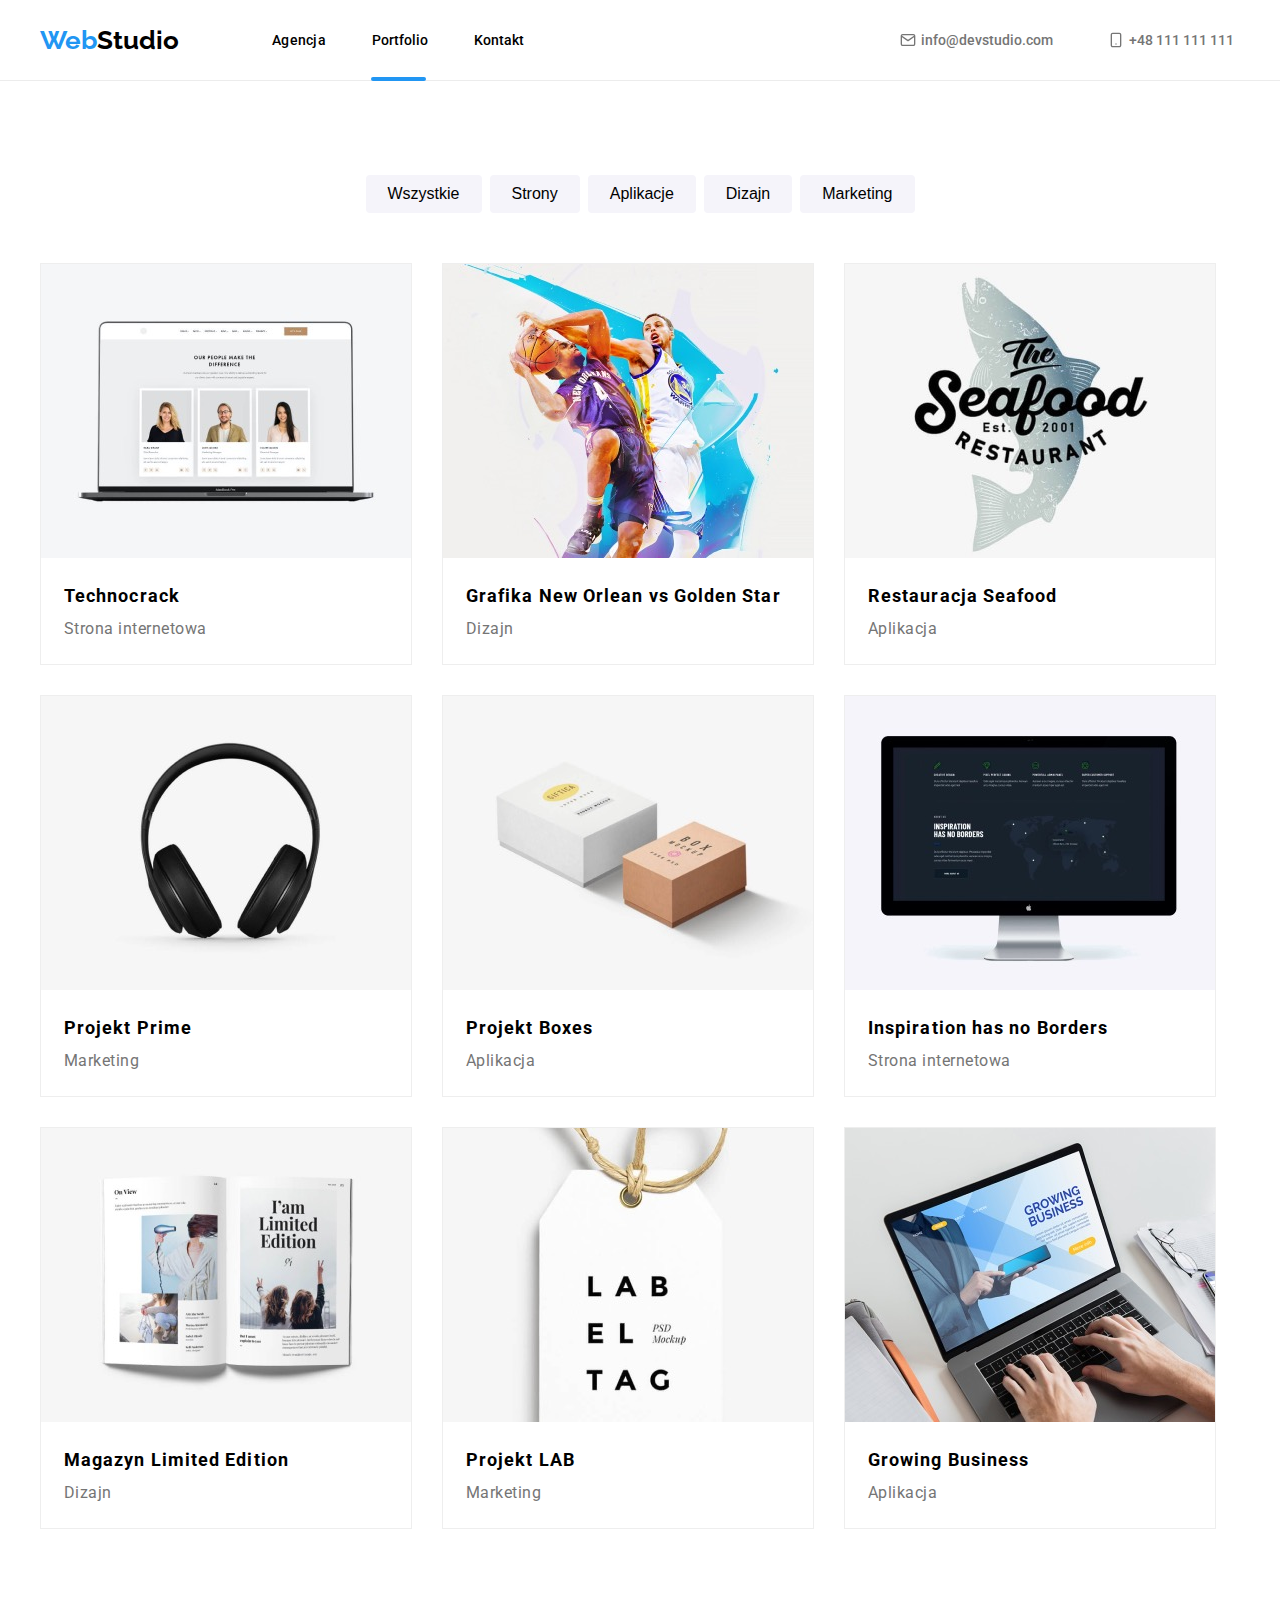
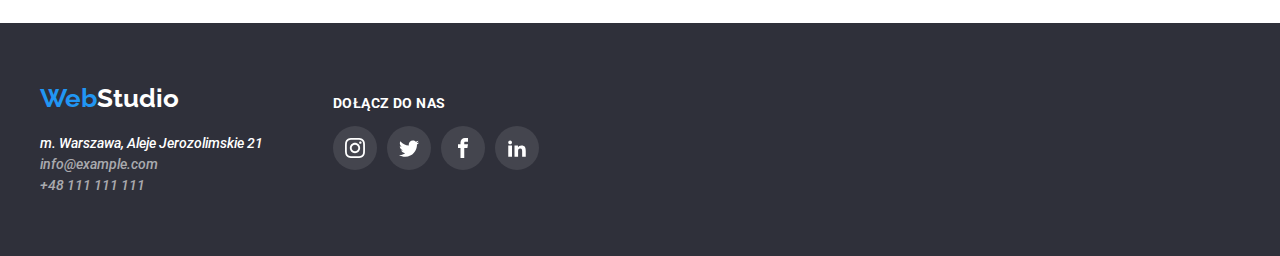
==== portfolio.html @ 6560851b "commit" ====
<!DOCTYPE html>
<html lang="en">
  <head>
    <meta charset="UTF-8" />
    <meta http-equiv="X-UA-Compatible" content="IE=edge" />
    <meta name="viewport" content="width=device-width, initial-scale=1.0" />
    <link rel="stylesheet" href="style/style.css" />
    <link rel="preconnect" href="https://fonts.googleapis.com" />
    <link rel="preconnect" href="https://fonts.gstatic.com" crossorigin />
    <link
      href="https://fonts.googleapis.com/css2?family=Raleway:wght@700&family=Roboto:wght@400;500;700;900&display=swap"
      rel="stylesheet"
    />
    <title>Portfolio</title>
  </head>
  <body>
    <header class="header_box">
      <div class="container">
        <div class="first_div">
          <a class="nav" href="./index.html"
            ><span class="first_color">Web</span>Studio</a
          >
          <nav class="navi_header">
            <ul class="list_header">
              <li class="item">
                <a class="agency" href="./index.html">Agencja</a>
              </li>
              <li class="item nav_hover_2">
                <a class="portfolio" href="./portfolio.html">Portfolio</a>
              </li>
              <li class="item">
                <a class="contact" href="./Kontakt">Kontakt</a>
              </li>
            </ul>
          </nav>
          <ul class="list">
            <li class="item">
              <a class="mail_head" href="mailto:info@devstudio.com"
                ><svg class="icon">
                  <use href="./images/icons.svg#icon-mail"></use>
                </svg>
                info@devstudio.com</a
              >
            </li>
            <li class="item">
              <a class="tel_head" href="tel:+48111111111"
                ><svg class="icon">
                  <use href="./images/icons.svg#icon-telephone"></use>
                </svg>
                +48 111 111 111</a
              >
            </li>
          </ul>
        </div>
      </div>
    </header>
    <main class="main_portfolio">
      <nav>
        <div class="container">
          <ul class="navi_buttons">
            <li class="secondary_button1">
              <button class="button" type="button">Wszystkie</button>
            </li>
            <li class="secondary_button2">
              <button class="button" type="button">Strony</button>
            </li>
            <li class="secondary_button3">
              <button class="button" type="button">Aplikacje</button>
            </li>
            <li class="secondary_button4">
              <button class="button" type="button">Dizajn</button>
            </li>
            <li class="secondary_button5">
              <button class="button" type="button">Marketing</button>
            </li>
          </ul>
        </div>
      </nav>
      <div class="container">
        <ul class="navi_img">
          <li >
            <figure class="portfolio_box">
              <div class="blue_bg_parent">
                <div class="blue_bg">
                  <p>Technocrack jest popularną platformą wykorzystywaną do rozpowszechniania koronawirusa. Firmy wykorzystują tę platformę do celów szpiegowskich i ataków na niezabezpieczone serwery konkurencji</p>
                </div>
                <img src="./images/image10.jpg" alt="laptop" /> 
              </div>
              <figcaption class="caption">
                <p class="designation">Technocrack</p>
                <p class="section">Strona internetowa</p>
              </figcaption>
            </figure>
          </li>
          <li>
            <figure class="portfolio_box">
              <div class="blue_bg_parent">
                <div class="blue_bg">
                  <p>Technocrack jest popularną platformą wykorzystywaną do rozpowszechniania koronawirusa. Firmy wykorzystują tę platformę do celów szpiegowskich i ataków na niezabezpieczone serwery konkurencji</p>
                </div>
              <img src="./images/image11.jpg" alt="basketball match" />
              
              </div>
              <figcaption class="caption">
                <p class="designation">Grafika New Orlean vs Golden Star</p>
                <p class="section">Dizajn</p>
              </figcaption>
            </figure>
          </li>
          <li>
            <figure class="portfolio_box">
              <div class="blue_bg_parent">
                <div class="blue_bg">
                  <p>Technocrack jest popularną platformą wykorzystywaną do rozpowszechniania koronawirusa. Firmy wykorzystują tę platformę do celów szpiegowskich i ataków na niezabezpieczone serwery konkurencji</p>
                </div>
                <img src="./images/image12.jpg" alt="logo restaurant" />
              
              </div>
              <figcaption class="caption">
                <p class="designation">Restauracja Seafood</p>
                <p class="section">Aplikacja</p>
              </figcaption>
            </figure>
          </li>
          <li>
            <figure class="portfolio_box">
              <div class="blue_bg_parent">
                <div class="blue_bg">
                  <p>Technocrack jest popularną platformą wykorzystywaną do rozpowszechniania koronawirusa. Firmy wykorzystują tę platformę do celów szpiegowskich i ataków na niezabezpieczone serwery konkurencji</p>
                </div>
                <img src="./images/image13.jpg" alt="headphones" />
              
              </div>
              <figcaption class="caption">
                <p class="designation">Projekt Prime</p>
                <p class="section">Marketing</p>
              </figcaption>
            </figure>
          </li>
          <li>
            <figure class="portfolio_box">
              <div class="blue_bg_parent">
                <div class="blue_bg">
                  <p>Technocrack jest popularną platformą wykorzystywaną do rozpowszechniania koronawirusa. Firmy wykorzystują tę platformę do celów szpiegowskich i ataków na niezabezpieczone serwery konkurencji</p>
                </div>
                <img src="./images/image14.jpg" alt="boxes" />
             
              </div>
              <figcaption class="caption">
                <p class="designation">Projekt Boxes</p>
                <p class="section">Aplikacja</p>
              </figcaption>
            </figure>
          </li>
          <li>
            <figure class="portfolio_box">
              <div class="blue_bg_parent">
                <div class="blue_bg">
                  <p>Technocrack jest popularną platformą wykorzystywaną do rozpowszechniania koronawirusa. Firmy wykorzystują tę platformę do celów szpiegowskich i ataków na niezabezpieczone serwery konkurencji</p>
                </div>
                <img src="./images/image15.jpg" alt="screen" />
              
              </div>
              <figcaption class="caption">
                <p class="designation">Inspiration has no Borders</p>
                <p class="section">Strona internetowa</p>
              </figcaption>
            </figure>
          </li>
          <li>
            <figure class="portfolio_box">
              <div class="blue_bg_parent">
                <div class="blue_bg">
                  <p>Technocrack jest popularną platformą wykorzystywaną do rozpowszechniania koronawirusa. Firmy wykorzystują tę platformę do celów szpiegowskich i ataków na niezabezpieczone serwery konkurencji</p>
                </div>
               <img src="./images/image16.jpg" alt="book" />
             
              </div>
              <figcaption class="caption">
                <p class="designation">Magazyn Limited Edition</p>
                <p class="section">Dizajn</p>
              </figcaption>
            </figure>
          </li>
          <li>
            <figure class="portfolio_box">
              <div class="blue_bg_parent">
                <div class="blue_bg">
                  <p>Technocrack jest popularną platformą wykorzystywaną do rozpowszechniania koronawirusa. Firmy wykorzystują tę platformę do celów szpiegowskich i ataków na niezabezpieczone serwery konkurencji</p>
                </div>
                <img src="./images/image17.jpg" alt="labeltag" />
              
              </div>
              <figcaption class="caption">
                <p class="designation">Projekt LAB</p>
                <p class="section">Marketing</p>
              </figcaption>
            </figure>
          </li>
          <li>
            <figure class="portfolio_box">
              <div class="blue_bg_parent">
                <div class="blue_bg">
                  <p>Technocrack jest popularną platformą wykorzystywaną do rozpowszechniania koronawirusa. Firmy wykorzystują tę platformę do celów szpiegowskich i ataków na niezabezpieczone serwery konkurencji</p>
                </div>
                <img src="./images/image18.jpg" alt="writter" />
              
              </div>
              <figcaption class="caption">
                <p class="designation">Growing Business</p>
                <p class="section">Aplikacja</p>
              </figcaption>
            </figure>
          </li>
        </ul>
      </div>
    </main>
    <footer class="footer">
      <div class="container">
        <div class="wrap">
        <div class="footer_container">
        <a class="second_logo" href="/"
          ><span class="first_color">Web</span>Studio</a
        >
        <address class="adress_footer">
          <p>m. Warszawa, Aleje Jerozolimskie 21</p>
          <a class="mail" href="mailto:info@example.com">info@example.com</a>
          <br />
          <a class="tel_head" href="tel:+48111111111"> +48 111 111 111</a>
        </div>
        <div class="second_footer_cont">
          <h4 class="h4">DOŁĄCZ DO NAS</h4>
          <ul  class="icon_footer">
            <li>
              <div class="circle_icon color_icon">
              <svg>
                <use href="./images/icons.svg#icon-instagram">
                </use>
              </svg>
            </div>
            </li>
            <li>
              <div class="circle_icon color_icon">
              <svg>
                <use href="./images/icons.svg#icon-twitter">
                  
                </use>
              </svg>
              </div>
            </li>
            <li>
              <div class="circle_icon color_icon">
              <svg>
                <use href="./images/icons.svg#icon-facebook">
                  
                </use>
              </svg>
              </div>
            </li>
            <li>
              <div class="circle_icon color_icon">
              <svg>
                <use href="./images/icons.svg#icon-linkedin">
                  
                </use>
              </svg>
              </div>
            </li>
          </ul>
          

          
        </div>
        </address>
        </div>
      </div>
    </footer>
  </body>
</html>
---- style/style.css ----
* {
  box-sizing: border-box;
  margin: 0;
  padding: 0;
}

body {
  padding: 0;
  margin: 0;
  font-family: "Roboto";
  font-weight: 500;
  font-size: 14px;
  box-sizing: border-box;
}

:root {
  --brand-color: #2196f3;
  --background: #2f303a;
  --background2: #f5f4fa;
  --change-hover: #2196f3;
  --background_buttons: #f5f4fa;
  --inative: #afb1b8;
  --change-hover-visibility: rgb(33, 150, 243, 0.9);
}
/*  start hover/focus section */
.first_div a:hover,
a:hover svg,
.footer a:hover,
.first_div a:focus,
.footer a:focus {
  color: var(--change-hover);
  fill: var(--change-hover);
  cursor: pointer;
  transition-duration: 250ms;
  transition-timing-function: cubic-bezier(0.4, 0, 0.2, 1);
}
.icon_group:hover {
  color: var(--change-hover);
  fill: var(--change-hover);
  border: 1px solid var(--change-hover);
  cursor: pointer;
  transition-duration: 250ms;
  transition-timing-function: cubic-bezier(0.4, 0, 0.2, 1);
}
.circle_icon:hover {
  background-color: var(--change-hover);
  border-radius: 50%;
  cursor: pointer;
  transition-duration: 250ms;
  transition-timing-function: cubic-bezier(0.4, 0, 0.2, 1);
}
.icon_figcaption svg:hover {
  fill: white;
  transition-duration: 250ms;
  transition-timing-function: cubic-bezier(0.4, 0, 0.2, 1);
}

.container {
  width: 1200px;
  margin: 0 auto;
  position: relative;
}

.button:hover,
.button:focus {
  background-color: var(--change-hover);
  color: white;
  cursor: pointer;
  transition-duration: 250ms;
  transition-timing-function: cubic-bezier(0.4, 0, 0.2, 1);
}

.navi_img li:hover {
  box-shadow: 1px 4px 6px 0px #00000029, 0px 4px 4px 0px #0000000f,
    0px 1px 1px 0px #0000001f;
  cursor: pointer;
  transition-duration: 250ms;
  transition-timing-function: cubic-bezier(0.4, 0, 0.2, 1);
}

/* end hover/focus section */
.list,
.lorem_list,
.list_img,
.list_header,
.list_crew,
.navi_buttons,
.navi_img li,
a {
  list-style: none;
  text-decoration: none;
  color: black;
}
.secondary_header {
  top: 80px;
}
.section_main {
  background: linear-gradient(to right, #2f303a66 100%, #2f303a66 100%),
    url(../images/meeting.jpg);
}
/* fill: solid #2f303a66; */

.nav {
  text-decoration: none;
  font-size: 26px;
  font-weight: 700;
  font-family: "raleway";
}
.agency {
  font-size: 14px;
  letter-spacing: 0.02em;
}

.portfolio {
  text-decoration: none;
}

.contact {
  text-decoration: none;
  margin-right: 371px;
}

.mail_head {
  color: #757575;
  letter-spacing: 2%;
  margin-right: 50px;

  display: flex;
}

.tel_head {
  color: #757575;
  letter-spacing: 2%;
  display: flex;
}

.head_heading {
  color: white;
  font-weight: 900;
  font-size: 44px;
  letter-spacing: 6px;
}

.order {
  color: white;
  font-family: "Roboto";
  font-weight: 700;
  font-size: 16px;
  letter-spacing: 6px;
  line-height: 30px;
  letter-spacing: 0.06em;
  text-align: center;
}

.first_color {
  color: var(--brand-color);
}

.background_crew {
  background-color: var(--background2);
}

.crew_img {
  background-color: white;
  border-radius: 4px;
  box-shadow: 0px 2px 1px 0px rgba(0, 0, 0, 0.2),
    0px 1px 1px 0px rgba(0, 0, 0, 0.14), 0px 1px 3px 0px rgba(0, 0, 0, 0.12);
  width: 270px;
  /* height: 368px; */
  margin-bottom: 94px;
}

.crew_img figcaption {
  margin-top: 30px;
  margin-bottom: 30px;
}

.h2 {
  font-family: "Roboto";
  font-size: 36px;
  font-weight: 700;
  line-height: 42px;
  letter-spacing: 0.03em;
  justify-content: center;
  text-align: center;
  padding: 94px 0 50px 0;
}

/* FOOTER LINE */
.footer {
  background-color: var(--background);
  padding: 60px 0;
  display: flex;
  justify-content: center;
}

.second_logo {
  color: white;
  text-decoration: none;
  font-size: 26px;
  font-weight: 700;
  font-family: "raleway";
}

.adress_footer > p {
  color: white;
}

.adress_footer > a {
  color: #ffffff99;
}

.adress_footer {
  margin-top: 20px;

  line-height: 1.5;
}

/* END FOOTER LINE */

.navi_buttons {
  display: flex;
  justify-content: center;
}

.button {
  font-size: 16px;
  background-color: var(--background_buttons);
  border-radius: 4px;
  border-style: none;
  font-weight: 500;
  height: 38px;
  text-align: center;
  padding: 6px 22px;
  margin-top: 94px;
  margin-bottom: 50px;
}
.navi_buttons li:nth-child(-2n + 4) {
  margin: 0 8px;
}
.first_button {
  box-shadow: 0px 4px 4px 0px rgba(0, 0, 0, 0.15);
  background: var(--brand-color);
  cursor: pointer;
  border-radius: 4px;
  border-style: none;
  margin-top: 30px;
  width: 200px;
  height: 50px;
}

.lorem_list h4 {
  font: size 14px;
  font-weight: 700;
  line-height: 16.41px;
  letter-spacing: 3%;
  margin-bottom: 10px;
}

.lorem_list p {
  font-weight: 400;
  line-height: 24px;
  letter-spacing: 3%;
  text-align: left;
  color: #757575;
}

.lorem_list div {
  margin: 94px 15px;
}
.name {
  font-family: "Roboto";
  font-size: 16px;
  font-weight: 500;
  line-height: 19px;
  letter-spacing: 0.03em;
  text-align: center;
  margin-bottom: 10px;
}

.workplace {
  font-family: "Roboto";
  font-size: 16px;
  font-weight: 400;
  line-height: 19px;
  letter-spacing: 0.03em;
  text-align: center;
  color: #757575;
}

.designation {
  font-family: "Roboto";
  font-size: 18px;
  font-weight: 700;
  line-height: 36px;
  letter-spacing: 0.06em;
  text-align: left;
  font-style: normal;
}

.section {
  font-family: "Roboto";
  font-size: 16px;
  font-weight: 400;
  line-height: 30px;
  letter-spacing: 0.03em;
  text-align: left;
  color: #757575;
  font-style: normal;
}

.portfolio_box {
  width: 372px;
  border: 1px solid #eeeeee;
  position: relative;
}

.caption {
  padding: 20px 23px;
}

/* pozycjonowanie box-nawigacyjny  --> */

.list,
.list_header {
  display: flex;
  list-style: none;
}

/* To jest dobrze */
li .portfolio {
  margin: 0 46px;
}

.first_div {
  display: flex;
  align-items: center;
}

.header_box {
  border-bottom: 1px solid #ececec;
}
.navi_header {
  margin-left: 93px;
}

.list,
/* .list_header */
 .agency,
.portfolio,
.contact {
  text-decoration: none;
  color: black;
  background-color: #fff;
}

.list_header {
  padding: 0;
  margin: 0;
}

.list {
  justify-content: flex-end;
  display: flex;
  padding: 0;
}

header .first_div {
  height: 80px;
}

.secondary_header {
  display: block;
  text-align: center;
  justify-content: center;
  padding-top: 200px;
  padding-bottom: 200px;
}

.head_heading {
  width: 696px;
  margin: 0 auto;
}

.lorem_box {
  max-width: 270px;
  padding: 0, 15px;
}

.lorem_list {
  display: flex;
  justify-content: center;
}

.list_img {
  display: flex;
  justify-content: center;
  padding: 0;
  margin: 0;
}

.list_img li {
  width: 370px;
  height: 294px;
  justify-content: center;
  margin: 0 15px;
  margin-bottom: 94px;
}

.list_crew {
  display: flex;
  justify-content: center;
}

.box {
  margin: 0 15px;
}

.navi_img {
  display: flex;
  gap: 30px;
  flex-wrap: wrap;
  margin-bottom: 94px;
}

.icon {
  width: 26px;
  height: 16px;
  fill: #757575;
  margin: 0%;
}

.telephone_icon {
  display: inline-flex;
  /* border: 1px solid rgb(41, 29, 135); */
  justify-content: center;
  align-items: center;
  padding-right: 10px;
}

.item {
  display: flex;
  justify-content: center;
  align-items: center;
}

/* .our_clients {
  border: solid 1px red;
} */

.icon_list {
  list-style: none;
  display: flex;
  /* border: 1px solid rebeccapurple; */
  justify-content: center;
}
.icon_group {
  /* position: relative; */
  width: 170px;
  height: 92px;
  border: 1px solid var(--inative);
  border-radius: 4px;
  padding: 16px 32px;
  fill: var(--inative);
}
.color_icon use {
  fill: white;
}

.color_icon {
  fill: white;
}
.icon_list li {
  margin: 0 15px 94px 15px;
}

.icon_figcaption svg {
  width: 44px;
  height: 44px;
  padding: 12px;
  fill: var(--inative);
  /* border: 1px solid red; */
}

.icon_figcaption {
  /* border: 1px solid blue; */
  display: flex;
  justify-content: center;
  list-style: none;
}

.icon_figcaption li {
  margin: 16px 5px 30px 5px;
}

.circle_icon {
  width: 44px;
  height: 44px;
  background-color: #ffffff1a;
  border-radius: 50%;
  margin-right: 10px;
}

.icon_footer svg {
  width: 44px;
  height: 44px;
  padding: 12px;
  /* fill: var(--inative); */
}

.icon_footer {
  display: flex;
  list-style: none;
  margin-top: 15px;
}

.second_footer_cont {
  margin-left: 70px;
}

.wrap {
  display: flex;
}

.h4 {
  font-size: 14px;
  font-weight: 700;
  line-height: 16px;
  letter-spacing: 0.03em;
  text-align: left;
  color: #ffffff;
  margin-top: 12px;
}

.lorem_icon {
  width: 270px;
  height: 120px;
  /* border: 1px solid red; */
  padding: 25px 100px;
  border-radius: 4px;
  background: #f5f4fa;
  margin-bottom: 30px;
}

.nav_hover::after {
  content: "";
  width: 54px;
  height: 4px;
  border-radius: 2px;
  background: var(--change-hover);
  position: absolute;
  top: 77px;
  left: 231px;
}

.nav_hover_2::after {
  content: "";
  width: 55px;
  height: 4px;
  border-radius: 2px;
  background: var(--change-hover);
  position: absolute;
  top: 77px;
  left: 331px;
}

.bg {
  position: absolute;
  top: 224px;
  width: 370px;
  padding: 27px 0;
  text-align: center;
  font-weight: 700;
  letter-spacing: 0.03em;
  color: white;
  background: rgba(47, 48, 58, 0.8);
}

.bg2 {
  position: absolute;
  top: 224px;
  width: 370px;
  text-align: center;
  padding: 27px 0;
  font-weight: 700;
  letter-spacing: 0.03em;
  color: white;
  background: rgba(47, 48, 58, 0.8);
}

.bg3 {
  position: absolute;
  top: 224px;
  width: 370px;
  padding: 27px 0;
  text-align: center;
  font-weight: 700;
  letter-spacing: 0.03em;
  color: white;
  background: rgba(47, 48, 58, 0.8);
}

.img_style {
  position: relative;
}

/* NIEBIESKA NAKŁADKA Z TEKSTEM W PORTFOLIO  */

.blue_bg_parent {
  position: relative;
  overflow: hidden;
  height: 294px;
}

.blue_bg {
  position: absolute;
  width: 372px;
  height: 294px;
  background: var(--change-hover-visibility);
  transform: translateY(101%);
  transition: transform 500ms ease;
}

.blue_bg_parent:hover .blue_bg {
  transform: translateY(0);
}
.blue_bg p {
  padding: 40px;
  font-family: Roboto;
  font-size: 18px;
  font-weight: 400;
  line-height: 28px;
  letter-spacing: 0.03em;
  text-align: left;
  color: white;
}

/* OKNO MODALNE */

.backdrop {
  position: fixed;
  top: 0;
  left: 0;
  width: 100%;
  height: 100%;
  background-color: rgb(0, 0, 0, 0.9);
}

.modal_window {
  width: 528px;
  height: 581px;
  background: white;
  position: absolute;
  top: 50%;
  left: 50%;
  transform: translate(-50%, -50%);
  border: solid 1px grey;
  border-radius: 4px;
  padding: 40px;
}
.is-hidden {
  opacity: 0;
  visibility: hidden;
  pointer-events: none;
}

.modal_button {
  position: absolute;
  top: 8px;
  right: 8px;
  height: 30px;
  width: 30px;
  border: grey solid 1px;
  border-radius: 50%;
  padding: 6px;
  cursor: pointer;
  background: white;
}

.icon-x {
  position: relative;
  width: 16px;
  height: 16px;
}

.modal-input {
  padding-top: 12px;
}

.h3 {
  font-family: Roboto;
  font-size: 20px;
  font-weight: 700;
  line-height: 23px;
  letter-spacing: 0.03em;
  text-align: center;
}

.input-name {
  margin-bottom: 10px;
  margin-top: 4px;
  border-radius: 4px;
  border: 1px solid #21212133;
  position: relative;
  width: 448px;
  height: 40px;
  font-size: large;
}

.input-comment {
  margin-top: 4px;
}

.modal-input p {
  font-family: Roboto;
  font-size: 12px;
  font-weight: 400;
  line-height: 14px;
  letter-spacing: 0.01em;
  text-align: left;
  color: #757575;
}

.input-comment {
  border-radius: 4px;
  border: 1px solid #21212133;
  width: 448px;
  height: 120px;
}

.checkbox-modal {
  display: flex;
  margin-top: 20px;
  margin-bottom: 30px;
  justify-content: center;
}

.checkbox-modal input {
  margin-right: 7px;
}

.submit {
  width: 200px;
  height: 50px;
  margin: 0 124px;
  background-color: var(--brand-color);
  color: white;
  box-shadow: 0px 4px 4px rgba(0, 0, 0, 0.15);
  border-radius: 4px;
  border: none;
  font-family: Roboto;
  font-size: 16px;
  font-weight: 700;
  line-height: 30px;
  letter-spacing: 0.06em;
  text-align: center;
}

.submit:hover {
  cursor: pointer;
}

.commentary {
  margin-top: 7px;
}

.input-name:not(:placeholder-shown):valid {
  border-color: green;
}

.input-name:not(:placeholder-shown):invalid {
  border-color: red;
}
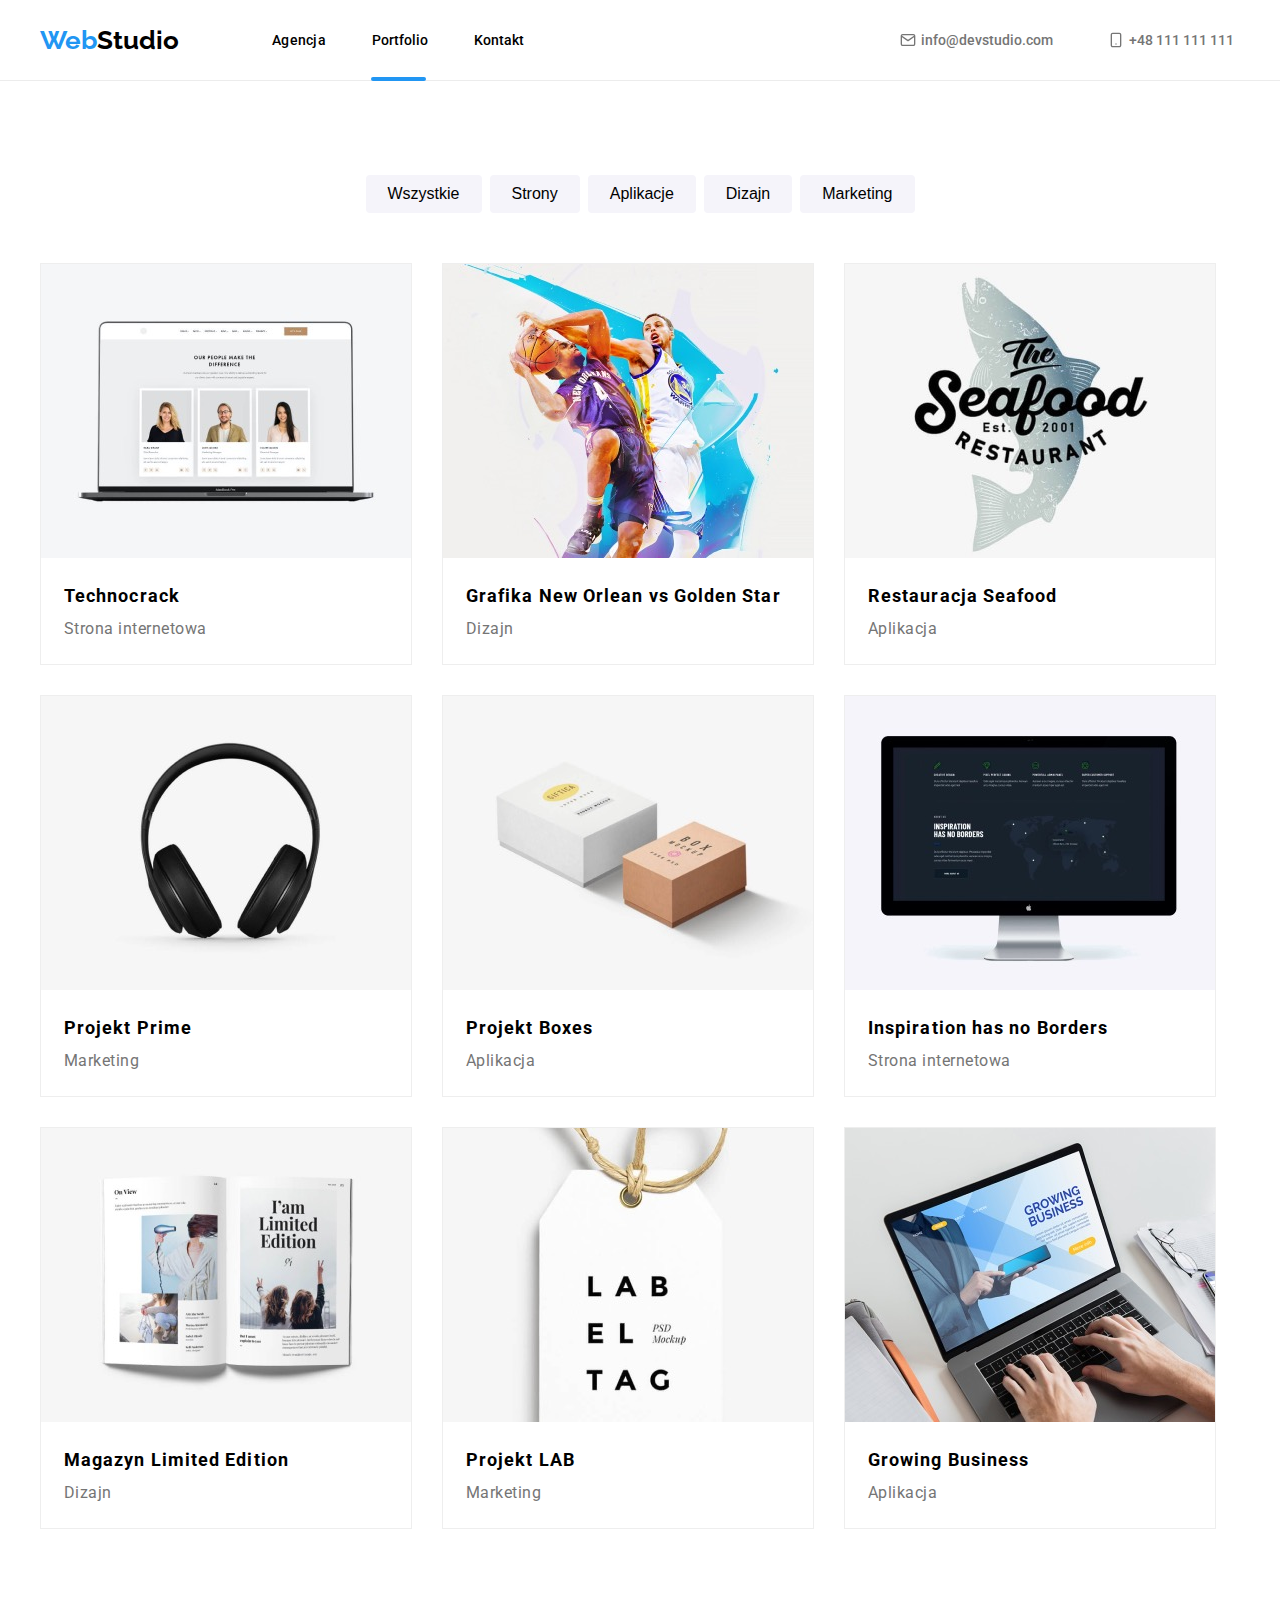
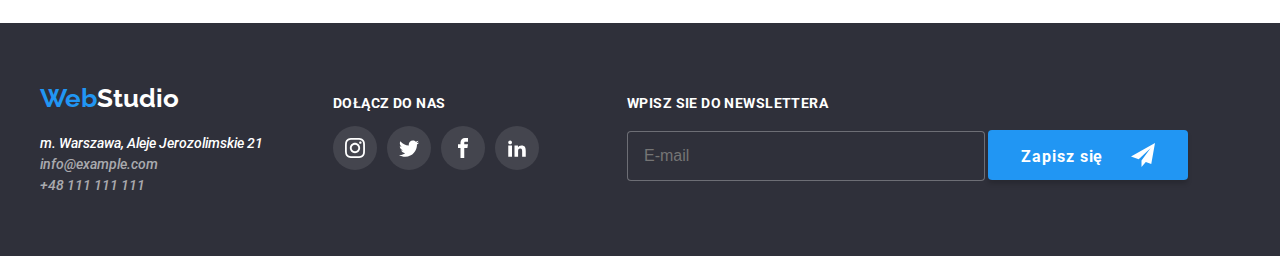
==== commit 9a67f7df: "commit" ====
--- a/portfolio.html
+++ b/portfolio.html
@@ -272,6 +272,32 @@
           
         </div>
         </address>
+        <div class="newsletter">
+          <h4>WPISZ SIE DO NEWSLETTERA</h4>
+          <ul class="newsletter-list">
+            <li>
+              <label class="newsletter-label">
+                <input
+                  class="newsletter-email"
+                  type="email"
+                  name="mail"
+                  placeholder="E-mail"
+                />
+              </label>
+              <li>
+                <button type="submit" class="newsletter-button">
+              
+                  <svg class="newsletter-button-icon">
+                    <use
+                      class="icon-send"
+                      href="./images/icons.svg#icon-send"
+                    ></use>
+                  </svg>
+                </button>
+              </li>
+            </li>
+          </ul>
+        </div>
         </div>
       </div>
     </footer>
--- a/style/style.css
+++ b/style/style.css
@@ -124,7 +124,6 @@
   color: #757575;
   letter-spacing: 2%;
   margin-right: 50px;
-
   display: flex;
 }
 
@@ -516,6 +515,7 @@
 
 .second_footer_cont {
   margin-left: 70px;
+  /* border: 1px red solid; */
 }
 
 .wrap {
@@ -705,10 +705,13 @@
   width: 448px;
   height: 40px;
   font-size: large;
+  padding-left: 42px;
 }
 
 .input-comment {
   margin-top: 4px;
+  padding: 12px 16px;
+  outline: none;
 }
 
 .modal-input p {
@@ -721,6 +724,10 @@
   color: #757575;
 }
 
+.modal-input label {
+  position: relative;
+}
+
 .input-comment {
   border-radius: 4px;
   border: 1px solid #21212133;
@@ -734,10 +741,30 @@
   margin-bottom: 30px;
   justify-content: center;
 }
-
+.checkbox-modal input:focus {
+  outline: none;
+}
+.checkbox-modal:before {
+  content: "";
+  height: 20px;
+  width: 20px;
+  border: 1px var(--inative) solid;
+  position: absolute;
+  left: 45px;
+  display: block;
+}
 .checkbox-modal input {
   margin-right: 7px;
-}
+  /* appearance: none; */
+}
+.checkbox-label:checked + .checkbox-modal:before {
+  background-color: black;
+}
+
+/* .checkbox-modal p:before {
+  content: url("images/icons.svg/#icon-check");
+  position: absolute;
+} */
 
 .submit {
   width: 200px;
@@ -765,9 +792,135 @@
 }
 
 .input-name:not(:placeholder-shown):valid {
-  border-color: green;
+  border-color: #21212133;
 }
 
 .input-name:not(:placeholder-shown):invalid {
   border-color: red;
 }
+.input-name:focus {
+  border: var(--brand-color) 1px solid;
+  padding-left: 20px;
+  outline: none;
+  padding-left: 42px;
+}
+.input-name:focus {
+  border: var(--brand-color) 1px solid;
+  padding-left: 20px;
+  outline: none;
+  padding-left: 42px;
+}
+
+.svg_person {
+  position: absolute;
+  top: 101px;
+  left: 50px;
+  height: 20px;
+  width: 20px;
+}
+
+.label {
+  position: relative;
+}
+
+.svg_tel {
+  position: absolute;
+  left: 55px;
+  top: 175px;
+  height: 13px;
+  width: 13px;
+}
+
+.svg_mail {
+  position: absolute;
+  left: 55px;
+  top: 243px;
+  height: 13px;
+  width: 13px;
+}
+
+/* .footer_container {
+  /* border: 1px red solid; 
+} */
+
+.newsletter-list li {
+  display: inline;
+  position: relative;
+  top: 30px;
+}
+
+.newsletter-button {
+  height: 50px;
+  width: 200px;
+  background-color: var(--brand-color);
+  border-style: none;
+  border-radius: 4px;
+  box-shadow: 0px 4px 4px 0px #00000026;
+  margin-top: 1px;
+}
+
+.newsletter-email {
+  height: 50px;
+  width: 358px;
+  background-color: var(--background);
+  border: 1px solid rgba(255, 255, 255, 0.3);
+  padding-left: 16px;
+  border-radius: 4px;
+  font-size: medium;
+  position: relative;
+  top: -1px;
+  outline: none;
+  color: var(--inative);
+}
+
+.newsletter {
+  margin-left: 78px;
+  margin-right: 12px;
+}
+.newsletter-button:before {
+  content: "Zapisz się";
+  height: 30px;
+  display: inline-block;
+  position: relative;
+  font-size: 16px;
+  font-family: Roboto;
+  font-weight: 700;
+  line-height: 30px;
+  letter-spacing: 0.06em;
+  text-align: center;
+  color: white;
+}
+.newsletter-button-icon {
+  height: 24px;
+  width: 24px;
+  top: 5px;
+  position: relative;
+  margin-left: 24px;
+}
+
+.newsletter-list {
+  display: inline-block;
+}
+
+.newsletter h4 {
+  font-family: Roboto;
+  font-size: 14px;
+  font-weight: 700;
+  line-height: 16px;
+  letter-spacing: 0.03em;
+  text-align: left;
+  color: white;
+  position: relative;
+  top: 12px;
+}
+
+.input-comment:focus {
+  border: var(--brand-color) 1px solid;
+  /* padding-left: 20px; */
+  /* outline: none; */
+  /* padding-left: 42px; */
+}
+
+input-name:hover .icon_svgg {
+  color: white;
+}
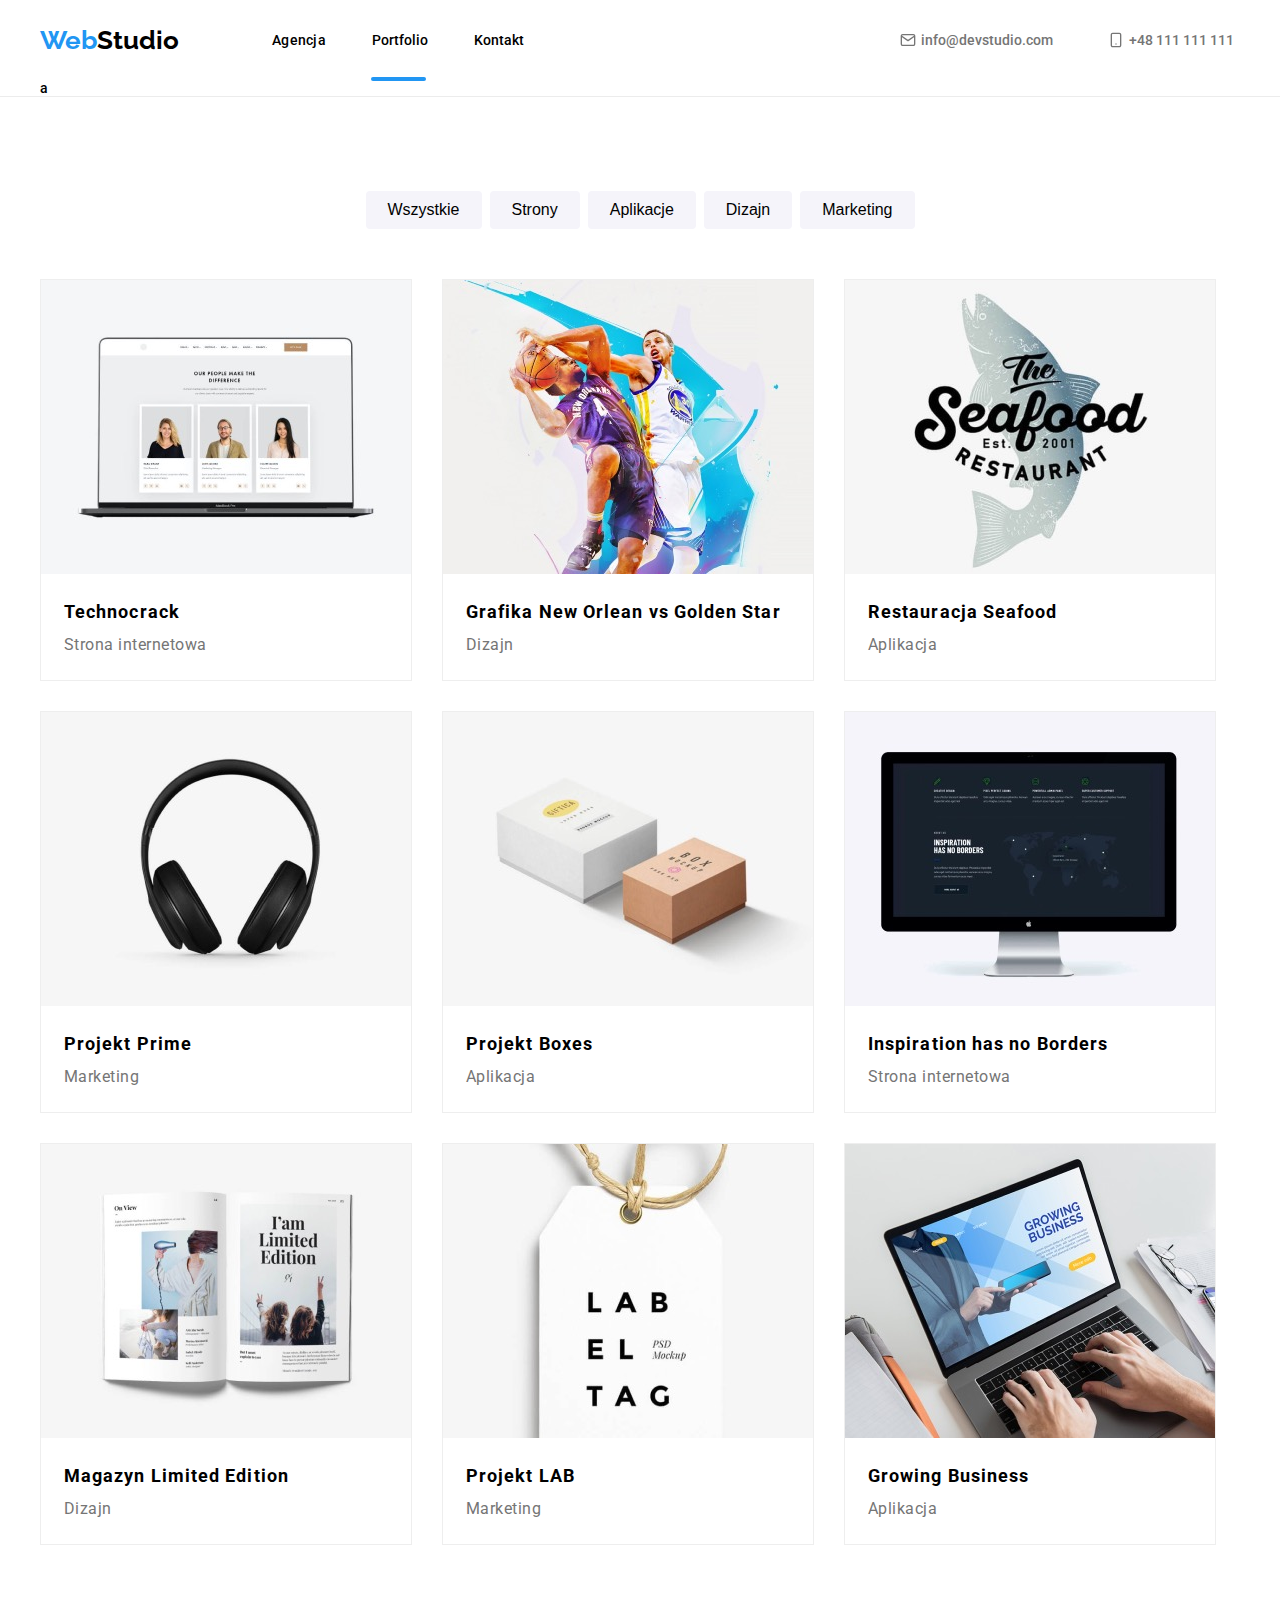
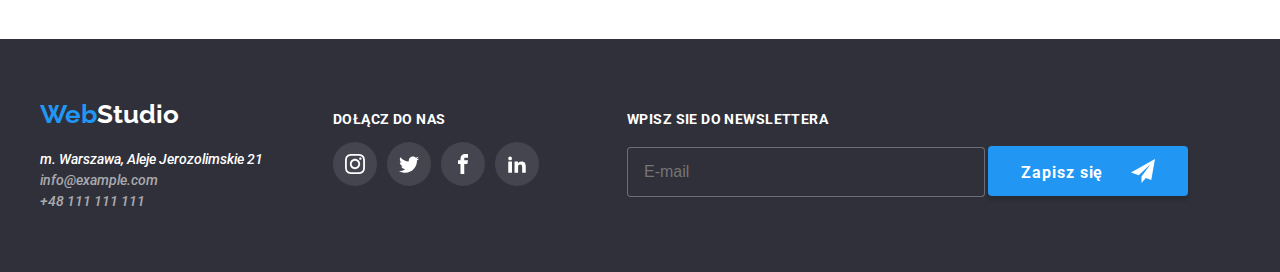
==== commit 3d246280: "commit" ====
--- a/portfolio.html
+++ b/portfolio.html
@@ -51,7 +51,7 @@
               >
             </li>
           </ul>
-        </div>
+        </div>a
       </div>
     </header>
     <main class="main_portfolio">
--- a/style/style.css
+++ b/style/style.css
@@ -685,6 +685,10 @@
 
 .modal-input {
   padding-top: 12px;
+  /* display: flex; */
+  position: relative;
+  text-align: center;
+  justify-content: center;
 }
 
 .h3 {
@@ -700,12 +704,13 @@
   margin-bottom: 10px;
   margin-top: 4px;
   border-radius: 4px;
-  border: 1px solid #21212133;
   position: relative;
   width: 448px;
   height: 40px;
   font-size: large;
   padding-left: 42px;
+  display: flex;
+  border: 1px solid rgba(33, 33, 33, 0.2);
 }
 
 .input-comment {
@@ -725,7 +730,10 @@
 }
 
 .modal-input label {
-  position: relative;
+  /* position: relative; */
+  /* display: inline-flex; */
+  /* border: 1px solid grey; */
+  /* border-radius: 4px; */
 }
 
 .input-comment {
@@ -741,24 +749,10 @@
   margin-bottom: 30px;
   justify-content: center;
 }
-.checkbox-modal input:focus {
-  outline: none;
-}
-.checkbox-modal:before {
-  content: "";
-  height: 20px;
-  width: 20px;
-  border: 1px var(--inative) solid;
-  position: absolute;
-  left: 45px;
-  display: block;
-}
+
 .checkbox-modal input {
   margin-right: 7px;
   /* appearance: none; */
-}
-.checkbox-label:checked + .checkbox-modal:before {
-  background-color: black;
 }
 
 /* .checkbox-modal p:before {
@@ -803,6 +797,8 @@
   padding-left: 20px;
   outline: none;
   padding-left: 42px;
+  transition-duration: 250ms;
+  transition-timing-function: cubic-bezier(0.4, 0, 0.2, 1);
 }
 .input-name:focus {
   border: var(--brand-color) 1px solid;
@@ -813,10 +809,11 @@
 
 .svg_person {
   position: absolute;
-  top: 101px;
-  left: 50px;
+  top: 40px;
+  left: 11px;
   height: 20px;
   width: 20px;
+  z-index: 2;
 }
 
 .label {
@@ -825,23 +822,27 @@
 
 .svg_tel {
   position: absolute;
-  left: 55px;
-  top: 175px;
+  left: 15px;
+  top: 112px;
   height: 13px;
   width: 13px;
+  z-index: 2;
 }
 
 .svg_mail {
   position: absolute;
-  left: 55px;
-  top: 243px;
+  left: 15px;
+  top: 180px;
   height: 13px;
   width: 13px;
-}
-
-/* .footer_container {
-  /* border: 1px red solid; 
-} */
+  z-index: 2;
+}
+
+.label-box:hover svg {
+  fill: var(--brand-color);
+  transition-duration: 250ms;
+  transition-timing-function: cubic-bezier(0.4, 0, 0.2, 1);
+}
 
 .newsletter-list li {
   display: inline;
@@ -916,11 +917,45 @@
 
 .input-comment:focus {
   border: var(--brand-color) 1px solid;
-  /* padding-left: 20px; */
-  /* outline: none; */
-  /* padding-left: 42px; */
 }
 
 input-name:hover .icon_svgg {
   color: white;
 }
+
+.label-box {
+  z-index: 1;
+}
+
+.checkbox-modal-svg {
+  height: 20px;
+  width: 20px;
+  z-index: 2;
+  position: relative;
+}
+
+.checkbox-modal a {
+  color: var(--brand-color);
+  text-decoration-line: underline;
+}
+
+.checkbox-modal p {
+  font-family: Roboto;
+  font-size: 14px;
+  font-weight: 400;
+  line-height: 24px;
+  letter-spacing: 0.03em;
+  text-align: left;
+}
+
+.checkbox-label:checked + .checkbox-modal svg::before {
+  appearance: none;
+}
+
+.checkbox-modal::before {
+  content: "";
+  height: 10px;
+  width: 10px;
+  border: 1px solid red;
+  position: relative;
+}
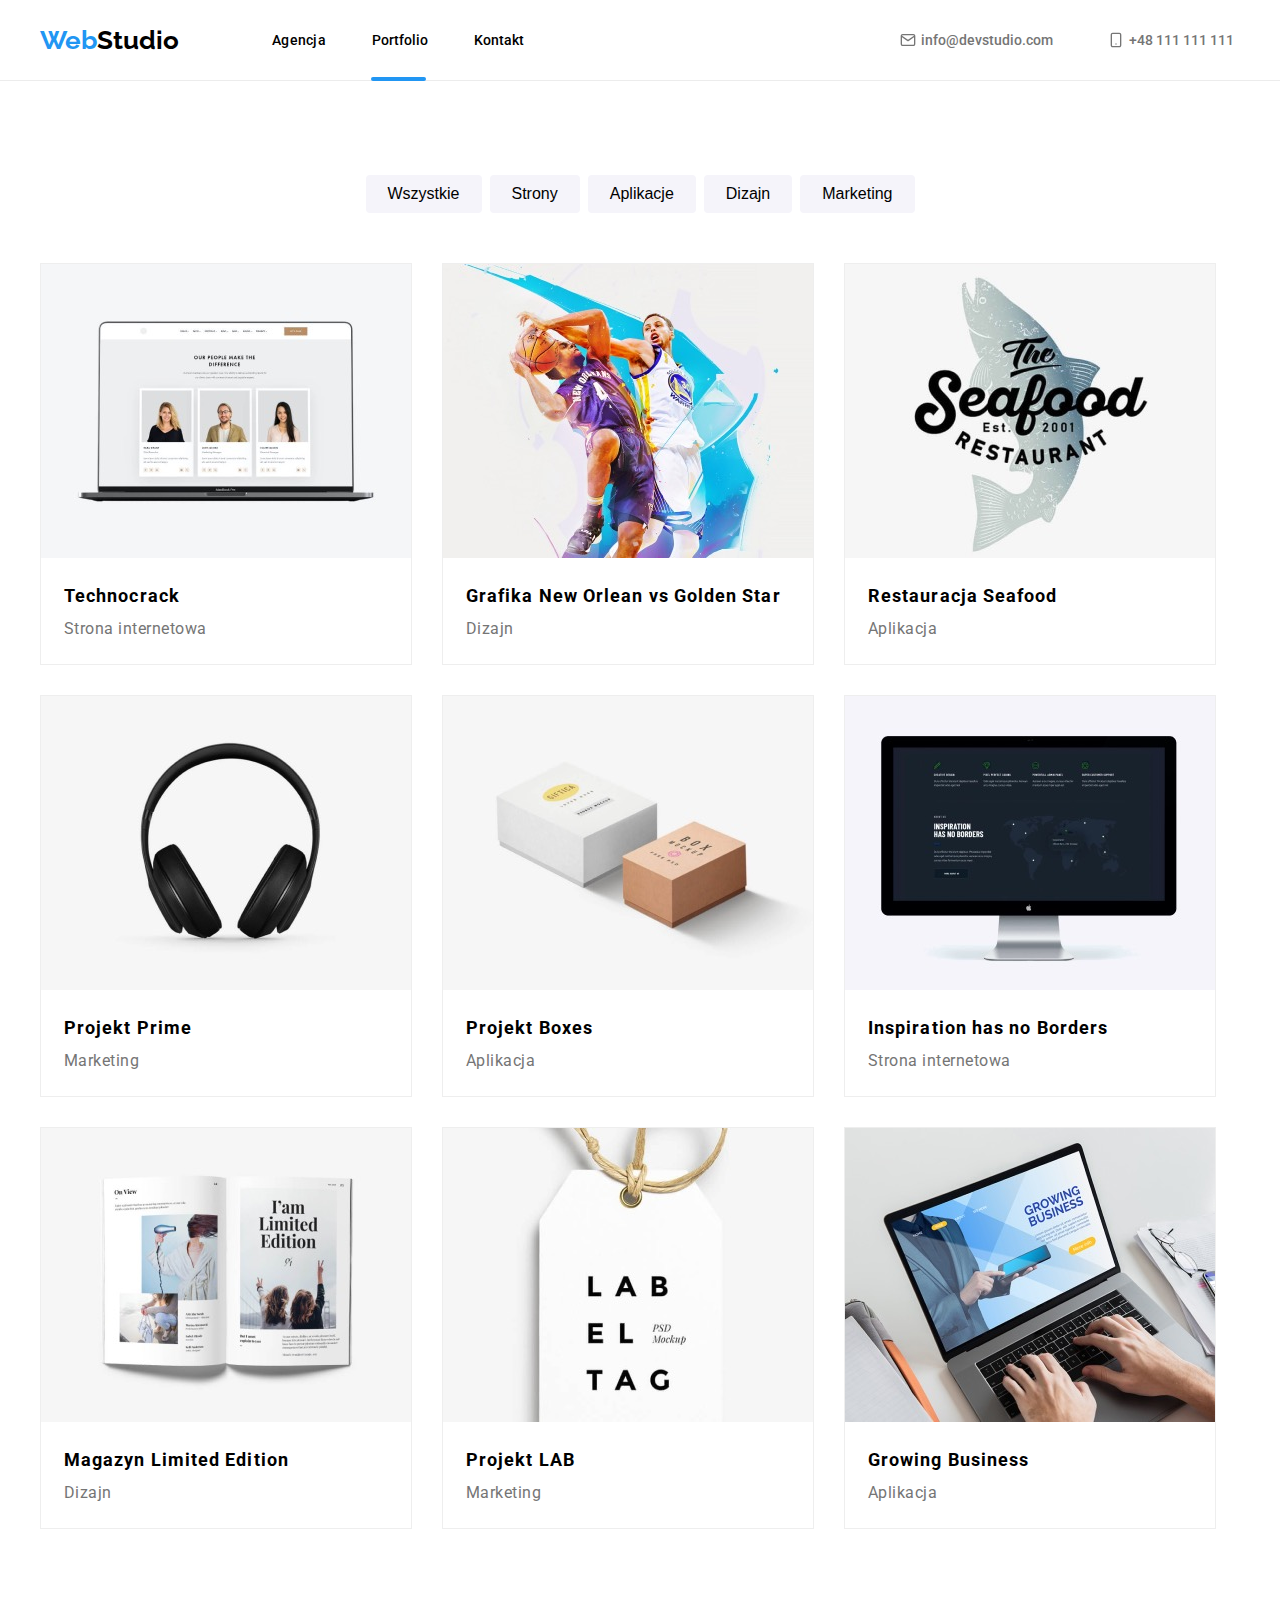
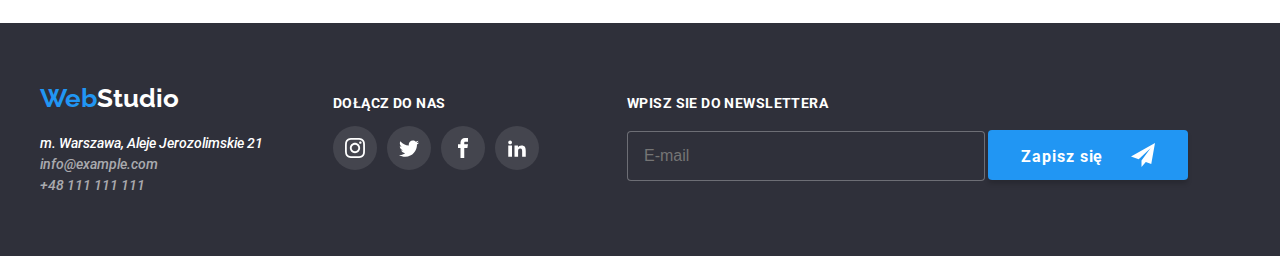
==== commit 31f6b6de: "commit" ====
--- a/portfolio.html
+++ b/portfolio.html
@@ -51,7 +51,7 @@
               >
             </li>
           </ul>
-        </div>a
+        </div>
       </div>
     </header>
     <main class="main_portfolio">
--- a/style/style.css
+++ b/style/style.css
@@ -729,13 +729,6 @@
   color: #757575;
 }
 
-.modal-input label {
-  /* position: relative; */
-  /* display: inline-flex; */
-  /* border: 1px solid grey; */
-  /* border-radius: 4px; */
-}
-
 .input-comment {
   border-radius: 4px;
   border: 1px solid #21212133;
@@ -838,7 +831,7 @@
   z-index: 2;
 }
 
-.label-box:hover svg {
+.label-box:hover > svg {
   fill: var(--brand-color);
   transition-duration: 250ms;
   transition-timing-function: cubic-bezier(0.4, 0, 0.2, 1);
@@ -919,7 +912,7 @@
   border: var(--brand-color) 1px solid;
 }
 
-input-name:hover .icon_svgg {
+.input-name:hover .icon_svgg {
   color: white;
 }
 
@@ -931,7 +924,8 @@
   height: 20px;
   width: 20px;
   z-index: 2;
-  position: relative;
+  position: absolute;
+  left: 15px;
 }
 
 .checkbox-modal a {
@@ -948,14 +942,39 @@
   text-align: left;
 }
 
-.checkbox-label:checked + .checkbox-modal svg::before {
+.checkbox-modal-svg {
+  visibility: hidden;
+  margin-top: 3px;
+}
+
+.checkbox-label:checked {
+  border: none;
+  height: 16px;
+  width: 16px;
+  z-index: 2;
+}
+
+/* .checkbox-modal-svg:checked {
+  visibility: hidden;
+} */
+
+/* .checkbox-label:focus {
+  border: 4px solid hsla(0, 0%, 0%, 0.4);
+  outline: none;
+} */
+
+.checkbox-label {
+  border: 1px solid grey;
+  height: 16px;
+  width: 16px;
+  border-radius: 2px;
   appearance: none;
-}
-
-.checkbox-modal::before {
-  content: "";
-  height: 10px;
-  width: 10px;
-  border: 1px solid red;
-  position: relative;
-}
+  margin-top: 3px;
+}
+
+.checkbox-label:checked + .checkbox-modal-svg {
+  z-index: 1;
+  visibility: visible;
+  height: 16px;
+  width: 15px;
+}
